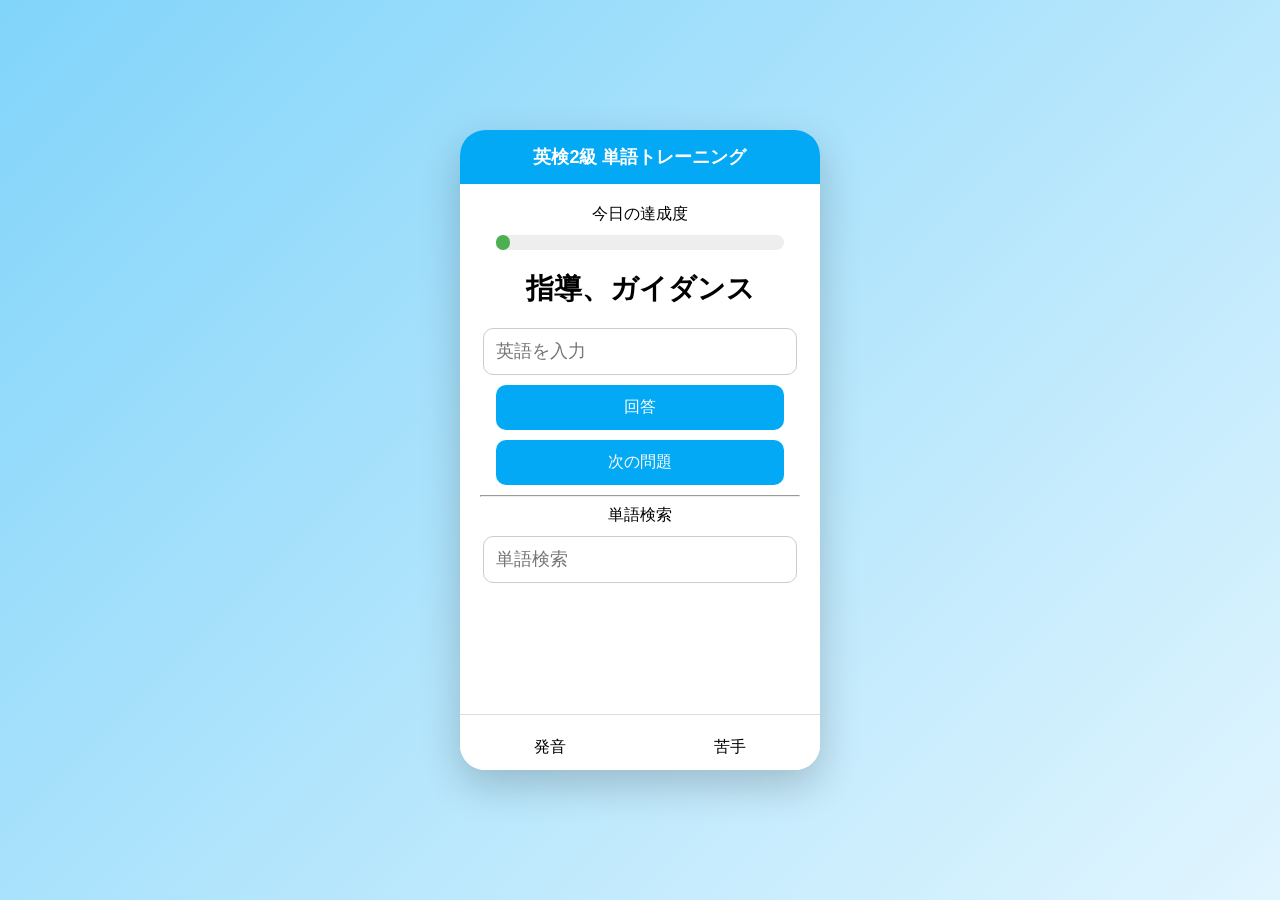
==== index.html.html @ aa6c0677 "Add files via upload" ====
<!DOCTYPE html>
<html>
<head>
<meta charset="UTF-8">
<title>英検2級 単語アプリ</title>
<meta name="viewport" content="width=device-width, initial-scale=1">

<style>

body{
font-family:-apple-system,BlinkMacSystemFont,sans-serif;
background:linear-gradient(135deg,#81d4fa,#e1f5fe);
margin:0;
display:flex;
justify-content:center;
align-items:center;
height:100vh;
}

.app{
width:360px;
height:640px;
background:white;
border-radius:25px;
box-shadow:0 15px 40px rgba(0,0,0,0.2);
display:flex;
flex-direction:column;
overflow:hidden;
}

.header{
background:#03a9f4;
color:white;
padding:15px;
font-size:18px;
font-weight:bold;
text-align:center;
}

.content{
flex:1;
padding:20px;
text-align:center;
overflow:auto;
}

#meaning{
font-size:28px;
margin-top:20px;
font-weight:bold;
}

#example{
font-size:14px;
color:#666;
margin:10px;
}

input{
width:90%;
padding:12px;
font-size:18px;
border-radius:10px;
border:1px solid #ccc;
margin-top:10px;
}

button{
width:90%;
padding:12px;
font-size:16px;
margin-top:10px;
background:#03a9f4;
color:white;
border:none;
border-radius:10px;
}

#result{
margin-top:10px;
font-size:18px;
}

#stats{
font-size:14px;
margin-top:5px;
}

.progress{
width:90%;
height:15px;
background:#eee;
border-radius:10px;
margin:10px auto;
}

.bar{
height:15px;
background:#4caf50;
border-radius:10px;
width:0%;
}

.searchBox{
width:90%;
margin-top:10px;
}

.wordItem{
padding:5px;
border-bottom:1px solid #eee;
text-align:left;
}

.nav{
display:flex;
border-top:1px solid #ddd;
}

.nav button{
flex:1;
background:white;
color:black;
border:none;
padding:12px;
}

</style>
</head>

<body>

<div class="app">

<div class="header">
英検2級 単語トレーニング
</div>

<div class="content">

<div>今日の達成度</div>

<div class="progress">
<div class="bar" id="bar"></div>
</div>

<div id="meaning"></div>
<div id="example"></div>

<input id="answer" placeholder="英語を入力">

<button onclick="check()">回答</button>
<button onclick="next()">次の問題</button>

<div id="result"></div>
<div id="stats"></div>

<hr>

<div>単語検索</div>

<input class="searchBox" id="search" placeholder="単語検索" oninput="searchWord()">

<div id="searchResult"></div>

</div>

<div class="nav">
<button onclick="speak()">発音</button>
<button onclick="showRanking()">苦手</button>
</div>

</div>

<script>

let dailyLimit=20;
let todayCount=0;

const words = [
  // A
  {word:"abandon",meaning:"捨てる、断念する"},
  {word:"ability",meaning:"能力"},
  {word:"abolish",meaning:"廃止する"},
  {word:"absence",meaning:"欠席、不在"},
  {word:"absorb",meaning:"吸収する"},
  {word:"abstract",meaning:"抽象的な"},
  {word:"abuse",meaning:"乱用する、虐待"},
  {word:"accuse",meaning:"非難する、告発する"},
  {word:"achieve",meaning:"達成する"},
  {word:"acknowledge",meaning:"認める"},
  {word:"acquire",meaning:"習得する、取得する"},
  {word:"adapt",meaning:"適応する"},
  {word:"adequate",meaning:"適切な、十分な"},
  {word:"adjust",meaning:"調整する"},
  {word:"admire",meaning:"感心する、賞賛する"},
  {word:"adopt",meaning:"採用する、養子にする"},
  {word:"advance",meaning:"前進する、進歩"},
  {word:"advantage",meaning:"利点"},
  {word:"advertise",meaning:"宣伝する"},
  {word:"advocate",meaning:"支持する、唱道する"},
  {word:"affect",meaning:"影響する"},
  {word:"afford",meaning:"〜する余裕がある"},
  {word:"agency",meaning:"代理店、機関"},
  {word:"aggressive",meaning:"攻撃的な"},
  {word:"agriculture",meaning:"農業"},
  {word:"aid",meaning:"援助する、助ける"},
  {word:"aim",meaning:"目的、狙う"},
  {word:"alarm",meaning:"警報、不安"},
  {word:"alien",meaning:"外国人、宇宙人"},
  {word:"allocate",meaning:"割り当てる"},
  {word:"alter",meaning:"変える"},
  {word:"alternative",meaning:"代替の、別の選択肢"},
  {word:"ambitious",meaning:"野心的な"},
  {word:"analyze",meaning:"分析する"},
  {word:"ancient",meaning:"古代の"},
  {word:"announce",meaning:"発表する"},
  {word:"annual",meaning:"年1回の、年次の"},
  {word:"anxiety",meaning:"不安、心配"},
  {word:"apologize",meaning:"謝る"},
  {word:"apparent",meaning:"明らかな、見かけ上の"},
  {word:"appeal",meaning:"訴える、魅力"},
  {word:"apply",meaning:"応募する、適用する"},
  {word:"appropriate",meaning:"適切な"},
  {word:"approve",meaning:"承認する"},
  {word:"argue",meaning:"主張する、議論する"},
  {word:"arrange",meaning:"手配する、整える"},
  {word:"arrest",meaning:"逮捕する"},
  {word:"artificial",meaning:"人工的な"},
  {word:"assert",meaning:"主張する"},
  {word:"assess",meaning:"評価する"},
  {word:"assist",meaning:"助ける"},
  {word:"association",meaning:"協会、連想"},
  {word:"assume",meaning:"仮定する"},
  {word:"atmosphere",meaning:"大気、雰囲気"},
  {word:"attach",meaning:"取り付ける"},
  {word:"attain",meaning:"達成する"},
  {word:"attempt",meaning:"試みる"},
  {word:"attend",meaning:"出席する"},
  {word:"attitude",meaning:"態度"},
  {word:"attract",meaning:"引きつける"},
  {word:"authority",meaning:"権威、当局"},
  {word:"available",meaning:"利用可能な"},
  {word:"avoid",meaning:"避ける"},
  {word:"aware",meaning:"気づいている"},

  // B
  {word:"barrier",meaning:"障壁、壁"},
  {word:"benefit",meaning:"利益、恩恵"},
  {word:"biology",meaning:"生物学"},
  {word:"blame",meaning:"責める、非難"},
  {word:"borrow",meaning:"借りる"},
  {word:"branch",meaning:"枝、支店"},
  {word:"brave",meaning:"勇敢な"},
  {word:"broadcast",meaning:"放送する"},
  {word:"budget",meaning:"予算"},
  {word:"burden",meaning:"負担"},
  {word:"burglary",meaning:"強盗、窃盗"},
  {word:"byproduct",meaning:"副産物"},

  // C
  {word:"calculate",meaning:"計算する"},
  {word:"campaign",meaning:"キャンペーン、運動"},
  {word:"candidate",meaning:"候補者"},
  {word:"capable",meaning:"有能な、〜できる"},
  {word:"capture",meaning:"捕まえる"},
  {word:"career",meaning:"職業、経歴"},
  {word:"celebrate",meaning:"祝う"},
  {word:"ceremony",meaning:"式典、儀式"},
  {word:"challenge",meaning:"挑戦する"},
  {word:"characteristic",meaning:"特徴"},
  {word:"charge",meaning:"請求する、充電する"},
  {word:"chemical",meaning:"化学的な、化学物質"},
  {word:"circumstance",meaning:"状況、事情"},
  {word:"citizen",meaning:"市民"},
  {word:"civilization",meaning:"文明"},
  {word:"claim",meaning:"主張する、要求する"},
  {word:"classify",meaning:"分類する"},
  {word:"climate",meaning:"気候"},
  {word:"collapse",meaning:"崩壊する"},
  {word:"combine",meaning:"組み合わせる"},
  {word:"comment",meaning:"コメントする、意見"},
  {word:"commit",meaning:"犯す、専念する"},
  {word:"communicate",meaning:"伝える、連絡する"},
  {word:"community",meaning:"地域社会"},
  {word:"compare",meaning:"比較する"},
  {word:"compete",meaning:"競争する"},
  {word:"complain",meaning:"不満を言う"},
  {word:"complicated",meaning:"複雑な"},
  {word:"concentrate",meaning:"集中する"},
  {word:"concern",meaning:"心配、懸念"},
  {word:"conduct",meaning:"行う、指揮する"},
  {word:"confident",meaning:"自信がある"},
  {word:"conflict",meaning:"対立、紛争"},
  {word:"consider",meaning:"考慮する"},
  {word:"consist",meaning:"〜から成る"},
  {word:"construct",meaning:"建設する"},
  {word:"consume",meaning:"消費する"},
  {word:"contact",meaning:"連絡する"},
  {word:"contribute",meaning:"貢献する"},
  {word:"convenient",meaning:"便利な"},
  {word:"cooperate",meaning:"協力する"},
  {word:"council",meaning:"評議会"},
  {word:"create",meaning:"作る、創造する"},
  {word:"crisis",meaning:"危機"},
  {word:"criticize",meaning:"批判する"},
  {word:"cure",meaning:"治療する、治す"},
  {word:"curious",meaning:"好奇心の強い"},
  {word:"current",meaning:"現在の、流れ"},
  {word:"custom",meaning:"慣習"},

  // D
  {word:"damage",meaning:"損害を与える"},
  {word:"deadline",meaning:"締め切り"},
  {word:"debate",meaning:"討論する、議論"},
  {word:"decade",meaning:"10年"},
  {word:"decline",meaning:"減少する、断る"},
  {word:"decrease",meaning:"減少する"},
  {word:"defeat",meaning:"打ち負かす"},
  {word:"define",meaning:"定義する"},
  {word:"delay",meaning:"遅らせる"},
  {word:"demand",meaning:"要求する"},
  {word:"democracy",meaning:"民主主義"},
  {word:"demonstrate",meaning:"実証する、デモを行う"},
  {word:"deny",meaning:"否定する"},
  {word:"depend",meaning:"依存する"},
  {word:"deposit",meaning:"預金する、堆積物"},
  {word:"describe",meaning:"描写する"},
  {word:"deserve",meaning:"値する、ふさわしい"},
  {word:"design",meaning:"設計する"},
  {word:"desire",meaning:"望む、欲望"},
  {word:"despite",meaning:"〜にもかかわらず"},
  {word:"destroy",meaning:"破壊する"},
  {word:"develop",meaning:"発展させる"},
  {word:"device",meaning:"装置"},
  {word:"diet",meaning:"食事、ダイエット"},
  {word:"disaster",meaning:"災害"},
  {word:"discipline",meaning:"規律、訓練"},
  {word:"discover",meaning:"発見する"},
  {word:"disease",meaning:"病気"},
  {word:"dismiss",meaning:"解雇する、却下する"},
  {word:"dispute",meaning:"論争する"},
  {word:"distinct",meaning:"明確な、異なる"},
  {word:"distribute",meaning:"配布する"},
  {word:"diverse",meaning:"多様な"},
  {word:"document",meaning:"文書"},
  {word:"domestic",meaning:"国内の、家庭の"},
  {word:"dominate",meaning:"支配する"},
  {word:"doubt",meaning:"疑う"},
  {word:"drought",meaning:"干ばつ"},

  // E
  {word:"economic",meaning:"経済的な"},
  {word:"educate",meaning:"教育する"},
  {word:"effective",meaning:"効果的な"},
  {word:"efficient",meaning:"効率的な"},
  {word:"elderly",meaning:"高齢の"},
  {word:"elect",meaning:"選ぶ、選出する"},
  {word:"emergency",meaning:"緊急事態"},
  {word:"employ",meaning:"雇用する"},
  {word:"encourage",meaning:"励ます"},
  {word:"endanger",meaning:"危険にさらす"},
  {word:"energy",meaning:"エネルギー"},
  {word:"enforce",meaning:"施行する"},
  {word:"enhance",meaning:"高める"},
  {word:"enormous",meaning:"巨大な"},
  {word:"environment",meaning:"環境"},
  {word:"equal",meaning:"等しい、平等な"},
  {word:"error",meaning:"誤り"},
  {word:"escape",meaning:"逃げる"},
  {word:"essential",meaning:"不可欠な"},
  {word:"establish",meaning:"設立する"},
  {word:"evaluate",meaning:"評価する"},
  {word:"evidence",meaning:"証拠"},
  {word:"evolution",meaning:"進化"},
  {word:"examination",meaning:"試験、検査"},
  {word:"examine",meaning:"調べる、診察する"},
  {word:"exist",meaning:"存在する"},
  {word:"expand",meaning:"拡大する"},
  {word:"expect",meaning:"期待する"},
  {word:"explain",meaning:"説明する"},
  {word:"explore",meaning:"探索する"},
  {word:"export",meaning:"輸出する"},
  {word:"extend",meaning:"延長する、伸ばす"},
  {word:"extreme",meaning:"極端な"},

  // F
  {word:"facility",meaning:"施設"},
  {word:"factor",meaning:"要因"},
  {word:"failure",meaning:"失敗"},
  {word:"familiar",meaning:"よく知っている"},
  {word:"feature",meaning:"特徴、特集する"},
  {word:"federal",meaning:"連邦の"},
  {word:"flexible",meaning:"柔軟な"},
  {word:"flood",meaning:"洪水"},
  {word:"focus",meaning:"集中する、焦点"},
  {word:"forbid",meaning:"禁止する"},
  {word:"forecast",meaning:"予報する"},
  {word:"fossil",meaning:"化石"},
  {word:"found",meaning:"設立する"},
  {word:"foundation",meaning:"財団、基礎"},
  {word:"frequent",meaning:"頻繁な"},
  {word:"frustrate",meaning:"欲求不満にさせる"},
  {word:"fulfill",meaning:"果たす、満足させる"},
  {word:"function",meaning:"機能する"},
  {word:"fundamental",meaning:"基本的な"},

  // G
  {word:"generate",meaning:"生み出す"},
  {word:"generous",meaning:"寛大な"},
  {word:"genuine",meaning:"本物の"},
  {word:"global",meaning:"世界的な"},
  {word:"govern",meaning:"統治する"},
  {word:"gradual",meaning:"徐々の"},
  {word:"guarantee",meaning:"保証する"},
  {word:"guidance",meaning:"指導、ガイダンス"},

  // H
  {word:"habitat",meaning:"生息地"},
  {word:"handle",meaning:"扱う、取っ手"},
  {word:"harm",meaning:"害を与える"},
  {word:"harvest",meaning:"収穫する"},
  {word:"heritage",meaning:"遺産"},
  {word:"highlight",meaning:"強調する、目玉"},
  {word:"historical",meaning:"歴史的な"},
  {word:"homeless",meaning:"ホームレスの"},
  {word:"honest",meaning:"正直な"},
  {word:"honor",meaning:"名誉、尊重する"},
  {word:"household",meaning:"世帯"},
  {word:"humanity",meaning:"人類、人道"},
  {word:"hunger",meaning:"空腹、飢え"},

  // I
  {word:"identify",meaning:"識別する"},
  {word:"ignore",meaning:"無視する"},
  {word:"illegal",meaning:"違法な"},
  {word:"illustrate",meaning:"例示する、説明する"},
  {word:"imagine",meaning:"想像する"},
  {word:"immediate",meaning:"即座の"},
  {word:"immigrant",meaning:"移民"},
  {word:"impact",meaning:"影響、衝撃"},
  {word:"implement",meaning:"実施する"},
  {word:"imply",meaning:"暗示する"},
  {word:"import",meaning:"輸入する"},
  {word:"improve",meaning:"改善する"},
  {word:"include",meaning:"含む"},
  {word:"increase",meaning:"増加する"},
  {word:"indicate",meaning:"示す"},
  {word:"individual",meaning:"個人の"},
  {word:"inevitable",meaning:"避けられない"},
  {word:"influence",meaning:"影響を与える"},
  {word:"inform",meaning:"知らせる"},
  {word:"ingredient",meaning:"材料、成分"},
  {word:"innovation",meaning:"革新"},
  {word:"inspire",meaning:"鼓舞する"},
  {word:"institute",meaning:"設立する、機関"},
  {word:"instruction",meaning:"指示"},
  {word:"interact",meaning:"交流する"},
  {word:"interest",meaning:"興味、利子"},
  {word:"interpret",meaning:"解釈する"},
  {word:"investigate",meaning:"調査する"},
  {word:"involve",meaning:"含む、巻き込む"},
  {word:"issue",meaning:"問題、発行する"},

  // J
  {word:"justice",meaning:"正義"},
  {word:"justify",meaning:"正当化する"},

  // K
  {word:"keen",meaning:"熱心な、鋭い"},
  {word:"knowledge",meaning:"知識"},

  // L
  {word:"landscape",meaning:"景観、風景"},
  {word:"launch",meaning:"始める、打ち上げる"},
  {word:"layer",meaning:"層"},
  {word:"lecture",meaning:"講義"},
  {word:"legal",meaning:"法律的な"},
  {word:"likely",meaning:"〜しそうな"},
  {word:"limit",meaning:"制限する"},
  {word:"local",meaning:"地元の"},
  {word:"locate",meaning:"位置を突き止める"},

  // M
  {word:"maintain",meaning:"維持する"},
  {word:"majority",meaning:"多数派"},
  {word:"manage",meaning:"管理する"},
  {word:"manufacture",meaning:"製造する"},
  {word:"massive",meaning:"巨大な"},
  {word:"measure",meaning:"測る、措置"},
  {word:"media",meaning:"メディア"},
  {word:"method",meaning:"方法"},
  {word:"migrate",meaning:"移住する"},
  {word:"minimum",meaning:"最小限"},
  {word:"minority",meaning:"少数派"},
  {word:"modify",meaning:"修正する"},
  {word:"monitor",meaning:"監視する"},
  {word:"motivate",meaning:"動機づける"},
  {word:"mutual",meaning:"相互の"},

  // N
  {word:"native",meaning:"出身の、原産の"},
  {word:"nature",meaning:"自然、性質"},
  {word:"negative",meaning:"否定的な"},
  {word:"negotiate",meaning:"交渉する"},
  {word:"network",meaning:"ネットワーク"},
  {word:"nutrition",meaning:"栄養"},

  // O
  {word:"objective",meaning:"目的、客観的な"},
  {word:"observe",meaning:"観察する"},
  {word:"obtain",meaning:"得る"},
  {word:"obvious",meaning:"明らかな"},
  {word:"occur",meaning:"起こる"},
  {word:"offer",meaning:"提供する"},
  {word:"opinion",meaning:"意見"},
  {word:"opportunity",meaning:"機会"},
  {word:"organ",meaning:"器官、オルガン"},
  {word:"organize",meaning:"組織する"},
  {word:"outcome",meaning:"結果"},
  {word:"overcome",meaning:"克服する"},

  // P
  {word:"particular",meaning:"特定の"},
  {word:"participate",meaning:"参加する"},
  {word:"penalty",meaning:"罰則、ペナルティ"},
  {word:"percent",meaning:"パーセント"},
  {word:"perform",meaning:"行う、演じる"},
  {word:"permit",meaning:"許可する"},
  {word:"phenomenon",meaning:"現象"},
  {word:"physical",meaning:"身体的な"},
  {word:"policy",meaning:"政策"},
  {word:"pollution",meaning:"汚染"},
  {word:"population",meaning:"人口"},
  {word:"position",meaning:"立場、位置"},
  {word:"positive",meaning:"肯定的な"},
  {word:"poverty",meaning:"貧困"},
  {word:"practical",meaning:"実用的な"},
  {word:"predict",meaning:"予測する"},
  {word:"prepare",meaning:"準備する"},
  {word:"preserve",meaning:"保存する"},
  {word:"prevent",meaning:"防ぐ"},
  {word:"primary",meaning:"主要な"},
  {word:"principle",meaning:"原則"},
  {word:"process",meaning:"過程、処理する"},
  {word:"profession",meaning:"職業"},
  {word:"progress",meaning:"進歩"},
  {word:"prohibit",meaning:"禁止する"},
  {word:"promote",meaning:"促進する"},
  {word:"protect",meaning:"保護する"},
  {word:"provide",meaning:"提供する"},
  {word:"psychology",meaning:"心理学"},
  {word:"public",meaning:"公の"},
  {word:"purchase",meaning:"購入する"},
  {word:"purpose",meaning:"目的"},

  // R
  {word:"reasonable",meaning:"合理的な"},
  {word:"recognize",meaning:"認識する"},
  {word:"recover",meaning:"回復する"},
  {word:"reduce",meaning:"減らす"},
  {word:"refer",meaning:"言及する"},
  {word:"reflect",meaning:"反射する、考える"},
  {word:"reform",meaning:"改革する"},
  {word:"region",meaning:"地域"},
  {word:"regulation",meaning:"規制"},
  {word:"relate",meaning:"関連する"},
  {word:"release",meaning:"解放する、発表する"},
  {word:"reliable",meaning:"信頼できる"},
  {word:"replace",meaning:"取り替える"},
  {word:"require",meaning:"必要とする"},
  {word:"research",meaning:"研究する"},
  {word:"resource",meaning:"資源"},
  {word:"respond",meaning:"応答する"},
  {word:"responsibility",meaning:"責任"},
  {word:"restrict",meaning:"制限する"},
  {word:"reveal",meaning:"明かす"},
  {word:"revise",meaning:"改訂する"},
  {word:"revolution",meaning:"革命"},
  {word:"reward",meaning:"報酬"},
  {word:"risk",meaning:"危険、リスク"},
  {word:"role",meaning:"役割"},

  // S
  {word:"sacrifice",meaning:"犠牲にする"},
  {word:"satisfied",meaning:"満足している"},
  {word:"secure",meaning:"安全な、確保する"},
  {word:"seek",meaning:"求める"},
  {word:"select",meaning:"選ぶ"},
  {word:"senior",meaning:"年配の、上級の"},
  {word:"sensitive",meaning:"敏感な"},
  {word:"significant",meaning:"重要な"},
  {word:"situation",meaning:"状況"},
  {word:"skill",meaning:"技能"},
  {word:"society",meaning:"社会"},
  {word:"solution",meaning:"解決策"},
  {word:"source",meaning:"源"},
  {word:"species",meaning:"種"},
  {word:"statement",meaning:"声明"},
  {word:"strategy",meaning:"戦略"},
  {word:"struggle",meaning:"苦闘する"},
  {word:"success",meaning:"成功"},
  {word:"suggest",meaning:"提案する"},
  {word:"support",meaning:"支援する"},
  {word:"survive",meaning:"生き残る"},
  {word:"symbol",meaning:"象徴"},

  // T
  {word:"target",meaning:"目標"},
  {word:"technology",meaning:"技術"},
  {word:"temporary",meaning:"一時的な"},
  {word:"tend",meaning:"傾向がある"},
  {word:"threat",meaning:"脅威"},
  {word:"throughout",meaning:"〜を通じて"},
  {word:"tradition",meaning:"伝統"},
  {word:"transform",meaning:"変換する"},
  {word:"transport",meaning:"輸送する"},
  {word:"treat",meaning:"扱う、治療する"},
  {word:"trend",meaning:"傾向、流行"},
  {word:"typical",meaning:"典型的な"},

  // U
  {word:"unique",meaning:"独特な"},
  {word:"unity",meaning:"統一、団結"},
  {word:"urban",meaning:"都市の"},
  {word:"utilize",meaning:"利用する"},

  // V
  {word:"valuable",meaning:"価値のある"},
  {word:"variety",meaning:"多様性"},
  {word:"various",meaning:"様々な"},
  {word:"victim",meaning:"被害者"},
  {word:"violence",meaning:"暴力"},
  {word:"volunteer",meaning:"ボランティア"},
  {word:"vulnerable",meaning:"傷つきやすい"},

  // W
  {word:"welfare",meaning:"福祉"},
  {word:"widespread",meaning:"広く行きわたった"},
  {word:"willing",meaning:"〜する気がある"},
  {word:"wisdom",meaning:"知恵"},
  {word:"witness",meaning:"目撃する"},

  // A
];

let wrongWords=JSON.parse(localStorage.getItem("wrongWords")||"{}");

let current;
let correct=0;
let total=0;

function updateBar(){

let percent=(todayCount/dailyLimit)*100;

document.getElementById("bar").style.width=percent+"%";

}

function next(){

if(todayCount>=dailyLimit){

document.getElementById("meaning").innerText="今日の20問終了";
document.getElementById("example").innerText="";
return;

}

current=words[Math.floor(Math.random()*words.length)];

document.getElementById("meaning").innerText=current.meaning;

document.getElementById("answer").value="";
document.getElementById("result").innerText="";

todayCount++;

updateBar();

}

function check(){

let ans=document.getElementById("answer").value.trim().toLowerCase();

total++;

if(ans===current.word){

correct++;
document.getElementById("result").innerText="正解";

}else{

document.getElementById("result").innerText="不正解 正解:"+current.word;

wrongWords[current.word]=(wrongWords[current.word]||0)+1;

localStorage.setItem("wrongWords",JSON.stringify(wrongWords));

}

updateStats();

}

function updateStats(){

document.getElementById("stats").innerText=

"問題:"+total+
" 正解:"+correct+
" 正解率:"+Math.round((correct/Math.max(total,1))*100)+"%";

}

function speak(){

let uttr=new SpeechSynthesisUtterance(current.word);
uttr.lang="en-US";
speechSynthesis.speak(uttr);

}

function showRanking(){

let list=Object.entries(wrongWords)
.sort((a,b)=>b[1]-a[1])
.slice(0,10);

let text="苦手単語ランキング\n\n";

list.forEach((w,i)=>{

text+=(i+1)+"位 "+w[0]+" ("+w[1]+"回)\n";

});

alert(text);

}

function searchWord(){

let q=document.getElementById("search").value.toLowerCase();

let result=words.filter(w=>
w.word.includes(q) || w.meaning.includes(q)
);

let html="";

result.forEach(w=>{

html+="<div class='wordItem'>"+w.word+" : "+w.meaning+"</div>";

});

document.getElementById("searchResult").innerHTML=html;

}

window.onload = function(){
  next();
}
</script>

</body>
</html>
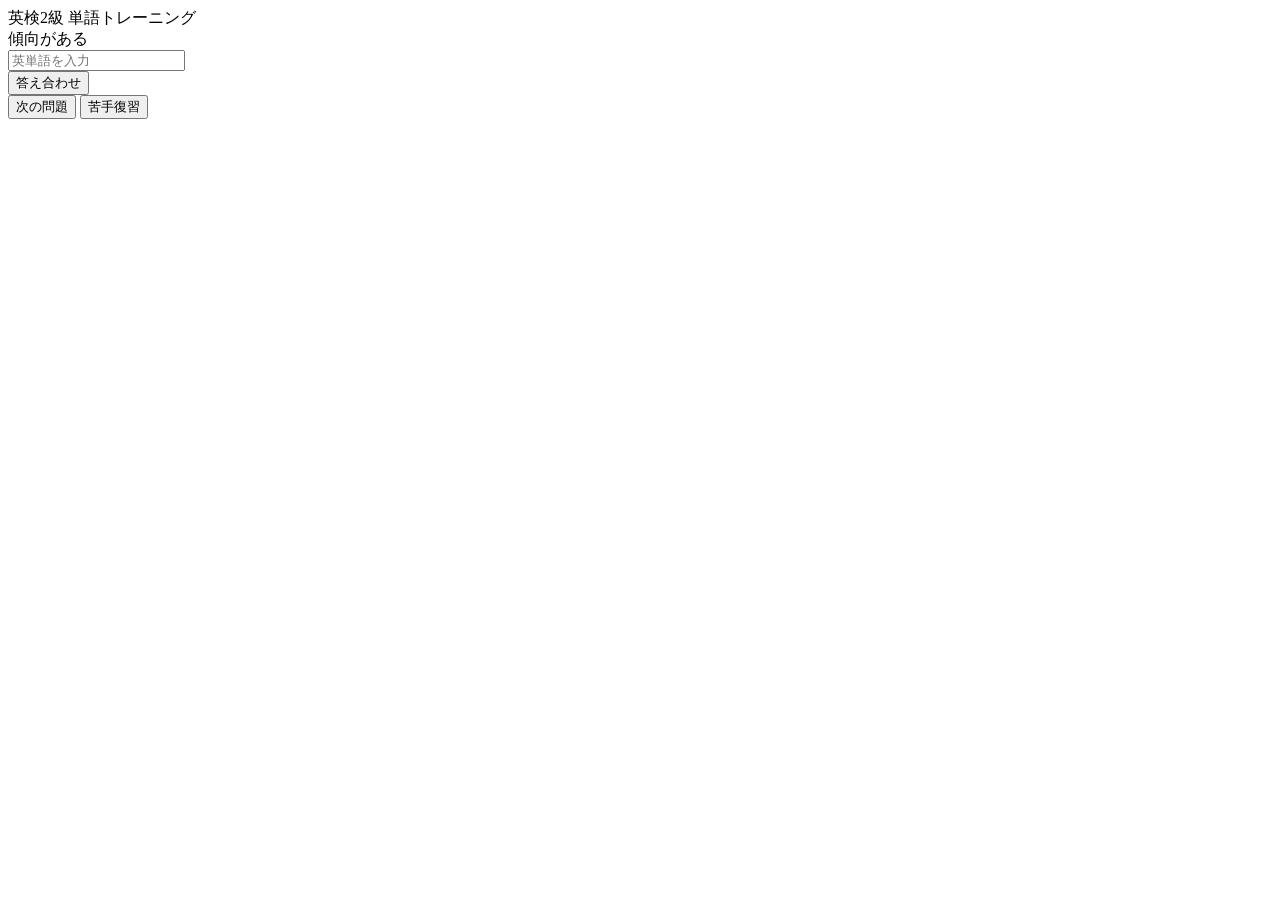
==== commit 6b270928: "Add files via upload" ====
--- a/index.html.html
+++ b/index.html.html
@@ -1,771 +1,57 @@
 <!DOCTYPE html>
-<html>
+<html lang="ja">
 <head>
+
 <meta charset="UTF-8">
+<meta name="viewport" content="width=device-width, initial-scale=1.0">
+
 <title>英検2級 単語アプリ</title>
-<meta name="viewport" content="width=device-width, initial-scale=1">
 
-<style>
+<link rel="stylesheet" href="style.css">
 
-body{
-font-family:-apple-system,BlinkMacSystemFont,sans-serif;
-background:linear-gradient(135deg,#81d4fa,#e1f5fe);
-margin:0;
-display:flex;
-justify-content:center;
-align-items:center;
-height:100vh;
-}
-
-.app{
-width:360px;
-height:640px;
-background:white;
-border-radius:25px;
-box-shadow:0 15px 40px rgba(0,0,0,0.2);
-display:flex;
-flex-direction:column;
-overflow:hidden;
-}
-
-.header{
-background:#03a9f4;
-color:white;
-padding:15px;
-font-size:18px;
-font-weight:bold;
-text-align:center;
-}
-
-.content{
-flex:1;
-padding:20px;
-text-align:center;
-overflow:auto;
-}
-
-#meaning{
-font-size:28px;
-margin-top:20px;
-font-weight:bold;
-}
-
-#example{
-font-size:14px;
-color:#666;
-margin:10px;
-}
-
-input{
-width:90%;
-padding:12px;
-font-size:18px;
-border-radius:10px;
-border:1px solid #ccc;
-margin-top:10px;
-}
-
-button{
-width:90%;
-padding:12px;
-font-size:16px;
-margin-top:10px;
-background:#03a9f4;
-color:white;
-border:none;
-border-radius:10px;
-}
-
-#result{
-margin-top:10px;
-font-size:18px;
-}
-
-#stats{
-font-size:14px;
-margin-top:5px;
-}
-
-.progress{
-width:90%;
-height:15px;
-background:#eee;
-border-radius:10px;
-margin:10px auto;
-}
-
-.bar{
-height:15px;
-background:#4caf50;
-border-radius:10px;
-width:0%;
-}
-
-.searchBox{
-width:90%;
-margin-top:10px;
-}
-
-.wordItem{
-padding:5px;
-border-bottom:1px solid #eee;
-text-align:left;
-}
-
-.nav{
-display:flex;
-border-top:1px solid #ddd;
-}
-
-.nav button{
-flex:1;
-background:white;
-color:black;
-border:none;
-padding:12px;
-}
-
-</style>
 </head>
 
 <body>
 
-<div class="app">
+<div class="container">
 
-<div class="header">
+<div class="title">
 英検2級 単語トレーニング
 </div>
 
-<div class="content">
-
-<div>今日の達成度</div>
-
-<div class="progress">
-<div class="bar" id="bar"></div>
+<div id="question">
+読み込み中...
 </div>
 
-<div id="meaning"></div>
-<div id="example"></div>
+<input
+id="answer"
+type="text"
+placeholder="英単語を入力"
+/>
 
-<input id="answer" placeholder="英語を入力">
+<br>
 
-<button onclick="check()">回答</button>
-<button onclick="next()">次の問題</button>
+<button onclick="checkAnswer()">
+答え合わせ
+</button>
 
 <div id="result"></div>
-<div id="stats"></div>
 
-<hr>
+<div class="menu">
 
-<div>単語検索</div>
+<button onclick="next()">
+次の問題
+</button>
 
-<input class="searchBox" id="search" placeholder="単語検索" oninput="searchWord()">
+<button onclick="showWeak()">
+苦手復習
+</button>
 
-<div id="searchResult"></div>
-
-</div>
-
-<div class="nav">
-<button onclick="speak()">発音</button>
-<button onclick="showRanking()">苦手</button>
 </div>
 
 </div>
 
-<script>
-
-let dailyLimit=20;
-let todayCount=0;
-
-const words = [
-  // A
-  {word:"abandon",meaning:"捨てる、断念する"},
-  {word:"ability",meaning:"能力"},
-  {word:"abolish",meaning:"廃止する"},
-  {word:"absence",meaning:"欠席、不在"},
-  {word:"absorb",meaning:"吸収する"},
-  {word:"abstract",meaning:"抽象的な"},
-  {word:"abuse",meaning:"乱用する、虐待"},
-  {word:"accuse",meaning:"非難する、告発する"},
-  {word:"achieve",meaning:"達成する"},
-  {word:"acknowledge",meaning:"認める"},
-  {word:"acquire",meaning:"習得する、取得する"},
-  {word:"adapt",meaning:"適応する"},
-  {word:"adequate",meaning:"適切な、十分な"},
-  {word:"adjust",meaning:"調整する"},
-  {word:"admire",meaning:"感心する、賞賛する"},
-  {word:"adopt",meaning:"採用する、養子にする"},
-  {word:"advance",meaning:"前進する、進歩"},
-  {word:"advantage",meaning:"利点"},
-  {word:"advertise",meaning:"宣伝する"},
-  {word:"advocate",meaning:"支持する、唱道する"},
-  {word:"affect",meaning:"影響する"},
-  {word:"afford",meaning:"〜する余裕がある"},
-  {word:"agency",meaning:"代理店、機関"},
-  {word:"aggressive",meaning:"攻撃的な"},
-  {word:"agriculture",meaning:"農業"},
-  {word:"aid",meaning:"援助する、助ける"},
-  {word:"aim",meaning:"目的、狙う"},
-  {word:"alarm",meaning:"警報、不安"},
-  {word:"alien",meaning:"外国人、宇宙人"},
-  {word:"allocate",meaning:"割り当てる"},
-  {word:"alter",meaning:"変える"},
-  {word:"alternative",meaning:"代替の、別の選択肢"},
-  {word:"ambitious",meaning:"野心的な"},
-  {word:"analyze",meaning:"分析する"},
-  {word:"ancient",meaning:"古代の"},
-  {word:"announce",meaning:"発表する"},
-  {word:"annual",meaning:"年1回の、年次の"},
-  {word:"anxiety",meaning:"不安、心配"},
-  {word:"apologize",meaning:"謝る"},
-  {word:"apparent",meaning:"明らかな、見かけ上の"},
-  {word:"appeal",meaning:"訴える、魅力"},
-  {word:"apply",meaning:"応募する、適用する"},
-  {word:"appropriate",meaning:"適切な"},
-  {word:"approve",meaning:"承認する"},
-  {word:"argue",meaning:"主張する、議論する"},
-  {word:"arrange",meaning:"手配する、整える"},
-  {word:"arrest",meaning:"逮捕する"},
-  {word:"artificial",meaning:"人工的な"},
-  {word:"assert",meaning:"主張する"},
-  {word:"assess",meaning:"評価する"},
-  {word:"assist",meaning:"助ける"},
-  {word:"association",meaning:"協会、連想"},
-  {word:"assume",meaning:"仮定する"},
-  {word:"atmosphere",meaning:"大気、雰囲気"},
-  {word:"attach",meaning:"取り付ける"},
-  {word:"attain",meaning:"達成する"},
-  {word:"attempt",meaning:"試みる"},
-  {word:"attend",meaning:"出席する"},
-  {word:"attitude",meaning:"態度"},
-  {word:"attract",meaning:"引きつける"},
-  {word:"authority",meaning:"権威、当局"},
-  {word:"available",meaning:"利用可能な"},
-  {word:"avoid",meaning:"避ける"},
-  {word:"aware",meaning:"気づいている"},
-
-  // B
-  {word:"barrier",meaning:"障壁、壁"},
-  {word:"benefit",meaning:"利益、恩恵"},
-  {word:"biology",meaning:"生物学"},
-  {word:"blame",meaning:"責める、非難"},
-  {word:"borrow",meaning:"借りる"},
-  {word:"branch",meaning:"枝、支店"},
-  {word:"brave",meaning:"勇敢な"},
-  {word:"broadcast",meaning:"放送する"},
-  {word:"budget",meaning:"予算"},
-  {word:"burden",meaning:"負担"},
-  {word:"burglary",meaning:"強盗、窃盗"},
-  {word:"byproduct",meaning:"副産物"},
-
-  // C
-  {word:"calculate",meaning:"計算する"},
-  {word:"campaign",meaning:"キャンペーン、運動"},
-  {word:"candidate",meaning:"候補者"},
-  {word:"capable",meaning:"有能な、〜できる"},
-  {word:"capture",meaning:"捕まえる"},
-  {word:"career",meaning:"職業、経歴"},
-  {word:"celebrate",meaning:"祝う"},
-  {word:"ceremony",meaning:"式典、儀式"},
-  {word:"challenge",meaning:"挑戦する"},
-  {word:"characteristic",meaning:"特徴"},
-  {word:"charge",meaning:"請求する、充電する"},
-  {word:"chemical",meaning:"化学的な、化学物質"},
-  {word:"circumstance",meaning:"状況、事情"},
-  {word:"citizen",meaning:"市民"},
-  {word:"civilization",meaning:"文明"},
-  {word:"claim",meaning:"主張する、要求する"},
-  {word:"classify",meaning:"分類する"},
-  {word:"climate",meaning:"気候"},
-  {word:"collapse",meaning:"崩壊する"},
-  {word:"combine",meaning:"組み合わせる"},
-  {word:"comment",meaning:"コメントする、意見"},
-  {word:"commit",meaning:"犯す、専念する"},
-  {word:"communicate",meaning:"伝える、連絡する"},
-  {word:"community",meaning:"地域社会"},
-  {word:"compare",meaning:"比較する"},
-  {word:"compete",meaning:"競争する"},
-  {word:"complain",meaning:"不満を言う"},
-  {word:"complicated",meaning:"複雑な"},
-  {word:"concentrate",meaning:"集中する"},
-  {word:"concern",meaning:"心配、懸念"},
-  {word:"conduct",meaning:"行う、指揮する"},
-  {word:"confident",meaning:"自信がある"},
-  {word:"conflict",meaning:"対立、紛争"},
-  {word:"consider",meaning:"考慮する"},
-  {word:"consist",meaning:"〜から成る"},
-  {word:"construct",meaning:"建設する"},
-  {word:"consume",meaning:"消費する"},
-  {word:"contact",meaning:"連絡する"},
-  {word:"contribute",meaning:"貢献する"},
-  {word:"convenient",meaning:"便利な"},
-  {word:"cooperate",meaning:"協力する"},
-  {word:"council",meaning:"評議会"},
-  {word:"create",meaning:"作る、創造する"},
-  {word:"crisis",meaning:"危機"},
-  {word:"criticize",meaning:"批判する"},
-  {word:"cure",meaning:"治療する、治す"},
-  {word:"curious",meaning:"好奇心の強い"},
-  {word:"current",meaning:"現在の、流れ"},
-  {word:"custom",meaning:"慣習"},
-
-  // D
-  {word:"damage",meaning:"損害を与える"},
-  {word:"deadline",meaning:"締め切り"},
-  {word:"debate",meaning:"討論する、議論"},
-  {word:"decade",meaning:"10年"},
-  {word:"decline",meaning:"減少する、断る"},
-  {word:"decrease",meaning:"減少する"},
-  {word:"defeat",meaning:"打ち負かす"},
-  {word:"define",meaning:"定義する"},
-  {word:"delay",meaning:"遅らせる"},
-  {word:"demand",meaning:"要求する"},
-  {word:"democracy",meaning:"民主主義"},
-  {word:"demonstrate",meaning:"実証する、デモを行う"},
-  {word:"deny",meaning:"否定する"},
-  {word:"depend",meaning:"依存する"},
-  {word:"deposit",meaning:"預金する、堆積物"},
-  {word:"describe",meaning:"描写する"},
-  {word:"deserve",meaning:"値する、ふさわしい"},
-  {word:"design",meaning:"設計する"},
-  {word:"desire",meaning:"望む、欲望"},
-  {word:"despite",meaning:"〜にもかかわらず"},
-  {word:"destroy",meaning:"破壊する"},
-  {word:"develop",meaning:"発展させる"},
-  {word:"device",meaning:"装置"},
-  {word:"diet",meaning:"食事、ダイエット"},
-  {word:"disaster",meaning:"災害"},
-  {word:"discipline",meaning:"規律、訓練"},
-  {word:"discover",meaning:"発見する"},
-  {word:"disease",meaning:"病気"},
-  {word:"dismiss",meaning:"解雇する、却下する"},
-  {word:"dispute",meaning:"論争する"},
-  {word:"distinct",meaning:"明確な、異なる"},
-  {word:"distribute",meaning:"配布する"},
-  {word:"diverse",meaning:"多様な"},
-  {word:"document",meaning:"文書"},
-  {word:"domestic",meaning:"国内の、家庭の"},
-  {word:"dominate",meaning:"支配する"},
-  {word:"doubt",meaning:"疑う"},
-  {word:"drought",meaning:"干ばつ"},
-
-  // E
-  {word:"economic",meaning:"経済的な"},
-  {word:"educate",meaning:"教育する"},
-  {word:"effective",meaning:"効果的な"},
-  {word:"efficient",meaning:"効率的な"},
-  {word:"elderly",meaning:"高齢の"},
-  {word:"elect",meaning:"選ぶ、選出する"},
-  {word:"emergency",meaning:"緊急事態"},
-  {word:"employ",meaning:"雇用する"},
-  {word:"encourage",meaning:"励ます"},
-  {word:"endanger",meaning:"危険にさらす"},
-  {word:"energy",meaning:"エネルギー"},
-  {word:"enforce",meaning:"施行する"},
-  {word:"enhance",meaning:"高める"},
-  {word:"enormous",meaning:"巨大な"},
-  {word:"environment",meaning:"環境"},
-  {word:"equal",meaning:"等しい、平等な"},
-  {word:"error",meaning:"誤り"},
-  {word:"escape",meaning:"逃げる"},
-  {word:"essential",meaning:"不可欠な"},
-  {word:"establish",meaning:"設立する"},
-  {word:"evaluate",meaning:"評価する"},
-  {word:"evidence",meaning:"証拠"},
-  {word:"evolution",meaning:"進化"},
-  {word:"examination",meaning:"試験、検査"},
-  {word:"examine",meaning:"調べる、診察する"},
-  {word:"exist",meaning:"存在する"},
-  {word:"expand",meaning:"拡大する"},
-  {word:"expect",meaning:"期待する"},
-  {word:"explain",meaning:"説明する"},
-  {word:"explore",meaning:"探索する"},
-  {word:"export",meaning:"輸出する"},
-  {word:"extend",meaning:"延長する、伸ばす"},
-  {word:"extreme",meaning:"極端な"},
-
-  // F
-  {word:"facility",meaning:"施設"},
-  {word:"factor",meaning:"要因"},
-  {word:"failure",meaning:"失敗"},
-  {word:"familiar",meaning:"よく知っている"},
-  {word:"feature",meaning:"特徴、特集する"},
-  {word:"federal",meaning:"連邦の"},
-  {word:"flexible",meaning:"柔軟な"},
-  {word:"flood",meaning:"洪水"},
-  {word:"focus",meaning:"集中する、焦点"},
-  {word:"forbid",meaning:"禁止する"},
-  {word:"forecast",meaning:"予報する"},
-  {word:"fossil",meaning:"化石"},
-  {word:"found",meaning:"設立する"},
-  {word:"foundation",meaning:"財団、基礎"},
-  {word:"frequent",meaning:"頻繁な"},
-  {word:"frustrate",meaning:"欲求不満にさせる"},
-  {word:"fulfill",meaning:"果たす、満足させる"},
-  {word:"function",meaning:"機能する"},
-  {word:"fundamental",meaning:"基本的な"},
-
-  // G
-  {word:"generate",meaning:"生み出す"},
-  {word:"generous",meaning:"寛大な"},
-  {word:"genuine",meaning:"本物の"},
-  {word:"global",meaning:"世界的な"},
-  {word:"govern",meaning:"統治する"},
-  {word:"gradual",meaning:"徐々の"},
-  {word:"guarantee",meaning:"保証する"},
-  {word:"guidance",meaning:"指導、ガイダンス"},
-
-  // H
-  {word:"habitat",meaning:"生息地"},
-  {word:"handle",meaning:"扱う、取っ手"},
-  {word:"harm",meaning:"害を与える"},
-  {word:"harvest",meaning:"収穫する"},
-  {word:"heritage",meaning:"遺産"},
-  {word:"highlight",meaning:"強調する、目玉"},
-  {word:"historical",meaning:"歴史的な"},
-  {word:"homeless",meaning:"ホームレスの"},
-  {word:"honest",meaning:"正直な"},
-  {word:"honor",meaning:"名誉、尊重する"},
-  {word:"household",meaning:"世帯"},
-  {word:"humanity",meaning:"人類、人道"},
-  {word:"hunger",meaning:"空腹、飢え"},
-
-  // I
-  {word:"identify",meaning:"識別する"},
-  {word:"ignore",meaning:"無視する"},
-  {word:"illegal",meaning:"違法な"},
-  {word:"illustrate",meaning:"例示する、説明する"},
-  {word:"imagine",meaning:"想像する"},
-  {word:"immediate",meaning:"即座の"},
-  {word:"immigrant",meaning:"移民"},
-  {word:"impact",meaning:"影響、衝撃"},
-  {word:"implement",meaning:"実施する"},
-  {word:"imply",meaning:"暗示する"},
-  {word:"import",meaning:"輸入する"},
-  {word:"improve",meaning:"改善する"},
-  {word:"include",meaning:"含む"},
-  {word:"increase",meaning:"増加する"},
-  {word:"indicate",meaning:"示す"},
-  {word:"individual",meaning:"個人の"},
-  {word:"inevitable",meaning:"避けられない"},
-  {word:"influence",meaning:"影響を与える"},
-  {word:"inform",meaning:"知らせる"},
-  {word:"ingredient",meaning:"材料、成分"},
-  {word:"innovation",meaning:"革新"},
-  {word:"inspire",meaning:"鼓舞する"},
-  {word:"institute",meaning:"設立する、機関"},
-  {word:"instruction",meaning:"指示"},
-  {word:"interact",meaning:"交流する"},
-  {word:"interest",meaning:"興味、利子"},
-  {word:"interpret",meaning:"解釈する"},
-  {word:"investigate",meaning:"調査する"},
-  {word:"involve",meaning:"含む、巻き込む"},
-  {word:"issue",meaning:"問題、発行する"},
-
-  // J
-  {word:"justice",meaning:"正義"},
-  {word:"justify",meaning:"正当化する"},
-
-  // K
-  {word:"keen",meaning:"熱心な、鋭い"},
-  {word:"knowledge",meaning:"知識"},
-
-  // L
-  {word:"landscape",meaning:"景観、風景"},
-  {word:"launch",meaning:"始める、打ち上げる"},
-  {word:"layer",meaning:"層"},
-  {word:"lecture",meaning:"講義"},
-  {word:"legal",meaning:"法律的な"},
-  {word:"likely",meaning:"〜しそうな"},
-  {word:"limit",meaning:"制限する"},
-  {word:"local",meaning:"地元の"},
-  {word:"locate",meaning:"位置を突き止める"},
-
-  // M
-  {word:"maintain",meaning:"維持する"},
-  {word:"majority",meaning:"多数派"},
-  {word:"manage",meaning:"管理する"},
-  {word:"manufacture",meaning:"製造する"},
-  {word:"massive",meaning:"巨大な"},
-  {word:"measure",meaning:"測る、措置"},
-  {word:"media",meaning:"メディア"},
-  {word:"method",meaning:"方法"},
-  {word:"migrate",meaning:"移住する"},
-  {word:"minimum",meaning:"最小限"},
-  {word:"minority",meaning:"少数派"},
-  {word:"modify",meaning:"修正する"},
-  {word:"monitor",meaning:"監視する"},
-  {word:"motivate",meaning:"動機づける"},
-  {word:"mutual",meaning:"相互の"},
-
-  // N
-  {word:"native",meaning:"出身の、原産の"},
-  {word:"nature",meaning:"自然、性質"},
-  {word:"negative",meaning:"否定的な"},
-  {word:"negotiate",meaning:"交渉する"},
-  {word:"network",meaning:"ネットワーク"},
-  {word:"nutrition",meaning:"栄養"},
-
-  // O
-  {word:"objective",meaning:"目的、客観的な"},
-  {word:"observe",meaning:"観察する"},
-  {word:"obtain",meaning:"得る"},
-  {word:"obvious",meaning:"明らかな"},
-  {word:"occur",meaning:"起こる"},
-  {word:"offer",meaning:"提供する"},
-  {word:"opinion",meaning:"意見"},
-  {word:"opportunity",meaning:"機会"},
-  {word:"organ",meaning:"器官、オルガン"},
-  {word:"organize",meaning:"組織する"},
-  {word:"outcome",meaning:"結果"},
-  {word:"overcome",meaning:"克服する"},
-
-  // P
-  {word:"particular",meaning:"特定の"},
-  {word:"participate",meaning:"参加する"},
-  {word:"penalty",meaning:"罰則、ペナルティ"},
-  {word:"percent",meaning:"パーセント"},
-  {word:"perform",meaning:"行う、演じる"},
-  {word:"permit",meaning:"許可する"},
-  {word:"phenomenon",meaning:"現象"},
-  {word:"physical",meaning:"身体的な"},
-  {word:"policy",meaning:"政策"},
-  {word:"pollution",meaning:"汚染"},
-  {word:"population",meaning:"人口"},
-  {word:"position",meaning:"立場、位置"},
-  {word:"positive",meaning:"肯定的な"},
-  {word:"poverty",meaning:"貧困"},
-  {word:"practical",meaning:"実用的な"},
-  {word:"predict",meaning:"予測する"},
-  {word:"prepare",meaning:"準備する"},
-  {word:"preserve",meaning:"保存する"},
-  {word:"prevent",meaning:"防ぐ"},
-  {word:"primary",meaning:"主要な"},
-  {word:"principle",meaning:"原則"},
-  {word:"process",meaning:"過程、処理する"},
-  {word:"profession",meaning:"職業"},
-  {word:"progress",meaning:"進歩"},
-  {word:"prohibit",meaning:"禁止する"},
-  {word:"promote",meaning:"促進する"},
-  {word:"protect",meaning:"保護する"},
-  {word:"provide",meaning:"提供する"},
-  {word:"psychology",meaning:"心理学"},
-  {word:"public",meaning:"公の"},
-  {word:"purchase",meaning:"購入する"},
-  {word:"purpose",meaning:"目的"},
-
-  // R
-  {word:"reasonable",meaning:"合理的な"},
-  {word:"recognize",meaning:"認識する"},
-  {word:"recover",meaning:"回復する"},
-  {word:"reduce",meaning:"減らす"},
-  {word:"refer",meaning:"言及する"},
-  {word:"reflect",meaning:"反射する、考える"},
-  {word:"reform",meaning:"改革する"},
-  {word:"region",meaning:"地域"},
-  {word:"regulation",meaning:"規制"},
-  {word:"relate",meaning:"関連する"},
-  {word:"release",meaning:"解放する、発表する"},
-  {word:"reliable",meaning:"信頼できる"},
-  {word:"replace",meaning:"取り替える"},
-  {word:"require",meaning:"必要とする"},
-  {word:"research",meaning:"研究する"},
-  {word:"resource",meaning:"資源"},
-  {word:"respond",meaning:"応答する"},
-  {word:"responsibility",meaning:"責任"},
-  {word:"restrict",meaning:"制限する"},
-  {word:"reveal",meaning:"明かす"},
-  {word:"revise",meaning:"改訂する"},
-  {word:"revolution",meaning:"革命"},
-  {word:"reward",meaning:"報酬"},
-  {word:"risk",meaning:"危険、リスク"},
-  {word:"role",meaning:"役割"},
-
-  // S
-  {word:"sacrifice",meaning:"犠牲にする"},
-  {word:"satisfied",meaning:"満足している"},
-  {word:"secure",meaning:"安全な、確保する"},
-  {word:"seek",meaning:"求める"},
-  {word:"select",meaning:"選ぶ"},
-  {word:"senior",meaning:"年配の、上級の"},
-  {word:"sensitive",meaning:"敏感な"},
-  {word:"significant",meaning:"重要な"},
-  {word:"situation",meaning:"状況"},
-  {word:"skill",meaning:"技能"},
-  {word:"society",meaning:"社会"},
-  {word:"solution",meaning:"解決策"},
-  {word:"source",meaning:"源"},
-  {word:"species",meaning:"種"},
-  {word:"statement",meaning:"声明"},
-  {word:"strategy",meaning:"戦略"},
-  {word:"struggle",meaning:"苦闘する"},
-  {word:"success",meaning:"成功"},
-  {word:"suggest",meaning:"提案する"},
-  {word:"support",meaning:"支援する"},
-  {word:"survive",meaning:"生き残る"},
-  {word:"symbol",meaning:"象徴"},
-
-  // T
-  {word:"target",meaning:"目標"},
-  {word:"technology",meaning:"技術"},
-  {word:"temporary",meaning:"一時的な"},
-  {word:"tend",meaning:"傾向がある"},
-  {word:"threat",meaning:"脅威"},
-  {word:"throughout",meaning:"〜を通じて"},
-  {word:"tradition",meaning:"伝統"},
-  {word:"transform",meaning:"変換する"},
-  {word:"transport",meaning:"輸送する"},
-  {word:"treat",meaning:"扱う、治療する"},
-  {word:"trend",meaning:"傾向、流行"},
-  {word:"typical",meaning:"典型的な"},
-
-  // U
-  {word:"unique",meaning:"独特な"},
-  {word:"unity",meaning:"統一、団結"},
-  {word:"urban",meaning:"都市の"},
-  {word:"utilize",meaning:"利用する"},
-
-  // V
-  {word:"valuable",meaning:"価値のある"},
-  {word:"variety",meaning:"多様性"},
-  {word:"various",meaning:"様々な"},
-  {word:"victim",meaning:"被害者"},
-  {word:"violence",meaning:"暴力"},
-  {word:"volunteer",meaning:"ボランティア"},
-  {word:"vulnerable",meaning:"傷つきやすい"},
-
-  // W
-  {word:"welfare",meaning:"福祉"},
-  {word:"widespread",meaning:"広く行きわたった"},
-  {word:"willing",meaning:"〜する気がある"},
-  {word:"wisdom",meaning:"知恵"},
-  {word:"witness",meaning:"目撃する"},
-
-  // A
-];
-
-let wrongWords=JSON.parse(localStorage.getItem("wrongWords")||"{}");
-
-let current;
-let correct=0;
-let total=0;
-
-function updateBar(){
-
-let percent=(todayCount/dailyLimit)*100;
-
-document.getElementById("bar").style.width=percent+"%";
-
-}
-
-function next(){
-
-if(todayCount>=dailyLimit){
-
-document.getElementById("meaning").innerText="今日の20問終了";
-document.getElementById("example").innerText="";
-return;
-
-}
-
-current=words[Math.floor(Math.random()*words.length)];
-
-document.getElementById("meaning").innerText=current.meaning;
-
-document.getElementById("answer").value="";
-document.getElementById("result").innerText="";
-
-todayCount++;
-
-updateBar();
-
-}
-
-function check(){
-
-let ans=document.getElementById("answer").value.trim().toLowerCase();
-
-total++;
-
-if(ans===current.word){
-
-correct++;
-document.getElementById("result").innerText="正解";
-
-}else{
-
-document.getElementById("result").innerText="不正解 正解:"+current.word;
-
-wrongWords[current.word]=(wrongWords[current.word]||0)+1;
-
-localStorage.setItem("wrongWords",JSON.stringify(wrongWords));
-
-}
-
-updateStats();
-
-}
-
-function updateStats(){
-
-document.getElementById("stats").innerText=
-
-"問題:"+total+
-" 正解:"+correct+
-" 正解率:"+Math.round((correct/Math.max(total,1))*100)+"%";
-
-}
-
-function speak(){
-
-let uttr=new SpeechSynthesisUtterance(current.word);
-uttr.lang="en-US";
-speechSynthesis.speak(uttr);
-
-}
-
-function showRanking(){
-
-let list=Object.entries(wrongWords)
-.sort((a,b)=>b[1]-a[1])
-.slice(0,10);
-
-let text="苦手単語ランキング\n\n";
-
-list.forEach((w,i)=>{
-
-text+=(i+1)+"位 "+w[0]+" ("+w[1]+"回)\n";
-
-});
-
-alert(text);
-
-}
-
-function searchWord(){
-
-let q=document.getElementById("search").value.toLowerCase();
-
-let result=words.filter(w=>
-w.word.includes(q) || w.meaning.includes(q)
-);
-
-let html="";
-
-result.forEach(w=>{
-
-html+="<div class='wordItem'>"+w.word+" : "+w.meaning+"</div>";
-
-});
-
-document.getElementById("searchResult").innerHTML=html;
-
-}
-
-window.onload = function(){
-  next();
-}
-</script>
+<script src="app.js"></script>
 
 </body>
 </html>
